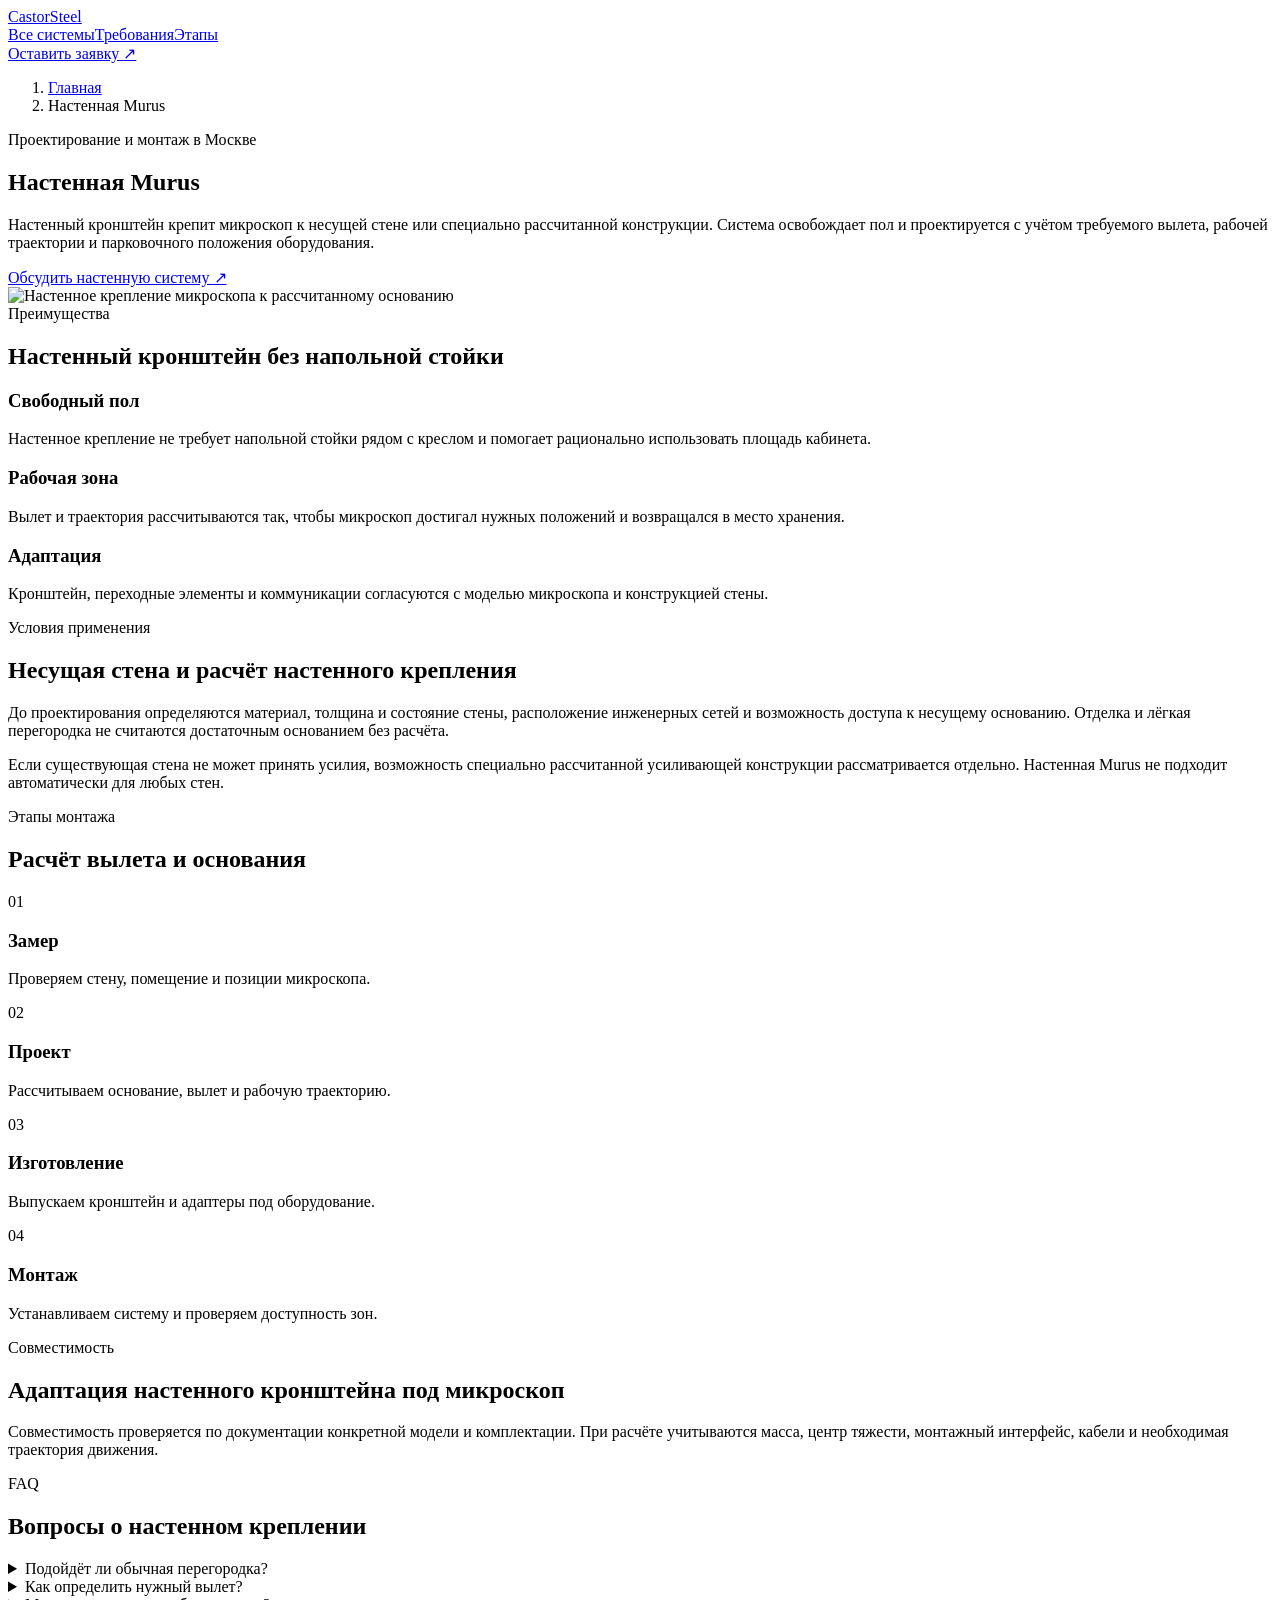
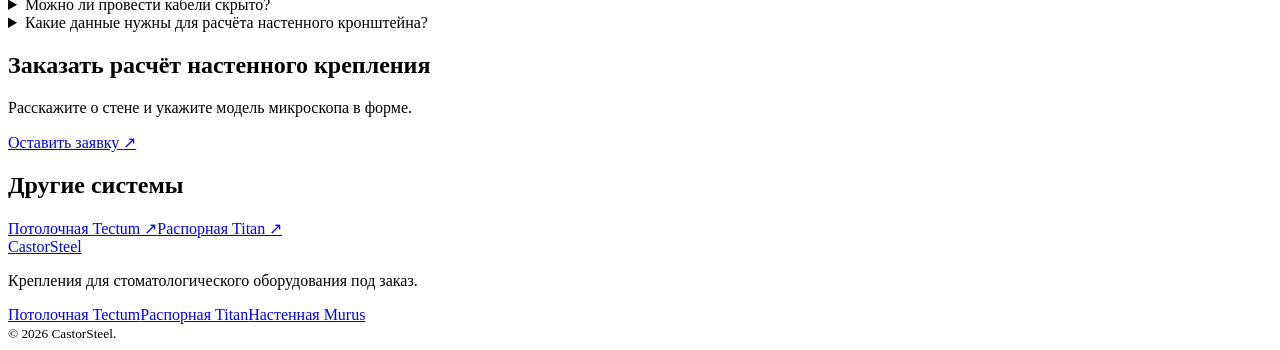
==== nastennaya-sistema/index.html @ 67596491 "Переименовать стойки в Tectum, Murus и Titan" ====
<!doctype html><html lang="ru"><head><meta charset="utf-8"><meta name="viewport" content="width=device-width,initial-scale=1"><link rel="icon" type="image/png" href="../assets/favicon.png"><title>Настенное крепление Murus стоматологического микроскопа — CastorSteel</title><meta name="description" content="Настенное крепление Murus стоматологического микроскопа под заказ: проверка основания, расчёт вылета, проектирование, изготовление и монтаж в Москве."><meta name="robots" content="index,follow,max-image-preview:large"><link rel="canonical" href="https://castor-steel.ru/nastennaya-sistema/"><meta property="og:type" content="website"><meta property="og:locale" content="ru_RU"><meta property="og:site_name" content="CastorSteel"><meta property="og:title" content="Настенное крепление Murus стоматологического микроскопа — CastorSteel"><meta property="og:description" content="Настенный кронштейн для микроскопа с расчётом основания, вылета и рабочей зоны."><meta property="og:url" content="https://castor-steel.ru/nastennaya-sistema/"><meta property="og:image" content="https://castor-steel.ru/assets/nastennaya.png"><meta property="og:image:alt" content="Настенная Murus крепления стоматологического микроскопа"><meta name="twitter:card" content="summary_large_image"><meta name="twitter:title" content="Настенное крепление Murus стоматологического микроскопа"><meta name="twitter:description" content="Индивидуальный настенный кронштейн для микроскопа: обследование, расчёт и монтаж."><meta name="twitter:image" content="https://castor-steel.ru/assets/nastennaya.png"><script type="application/ld+json">{"@context":"https://schema.org","@graph":[{"@type":"Service","name":"Настенное крепление Murus стоматологического микроскопа","serviceType":"Проектирование, изготовление и монтаж настенной системы","provider":{"@type":"Organization","name":"CastorSteel","url":"https://castor-steel.ru/"},"areaServed":{"@type":"City","name":"Москва"},"url":"https://castor-steel.ru/nastennaya-sistema/","description":"Крепление к несущей стене или рассчитанной конструкции с индивидуальным расчётом вылета и рабочей зоны."},{"@type":"BreadcrumbList","itemListElement":[{"@type":"ListItem","position":1,"name":"Главная","item":"https://castor-steel.ru/"},{"@type":"ListItem","position":2,"name":"Настенная Murus","item":"https://castor-steel.ru/nastennaya-sistema/"}]}]}</script><link rel="preconnect" href="https://fonts.googleapis.com"><link rel="preconnect" href="https://fonts.gstatic.com" crossorigin><link href="https://fonts.googleapis.com/css2?family=Onest:wght@400;500;600;700&amp;display=swap" rel="stylesheet"><link rel="stylesheet" href="../site.css?v=20260815-2"><script src="../script.js" defer></script></head><body class="product-page"><main class="page-main">
<header class="nav-shell"><a class="brand" href="../index.html"><img src="../assets/logo-mark.png" alt=""><span class="brand-name">CastorSteel</span></a><nav><a href="../index.html#solutions">Все системы</a><a href="#requirements">Требования</a><a href="#process">Этапы</a></nav><a class="nav-cta" href="../index.html#contact">Оставить заявку <span>↗</span></a></header><nav class="breadcrumbs" aria-label="Хлебные крошки"><ol><li><a href="../index.html">Главная</a></li><li aria-current="page">Настенная Murus</li></ol></nav>
<section class="system-hero"><div><div class="eyebrow"><span></span> Проектирование и монтаж в Москве</div><h1>Настенная Murus</h1><p>Настенный кронштейн крепит микроскоп к несущей стене или специально рассчитанной конструкции. Система освобождает пол и проектируется с учётом требуемого вылета, рабочей траектории и парковочного положения оборудования.</p><a class="button primary" href="../index.html#contact">Обсудить настенную систему <span>↗</span></a></div><img src="../assets/nastennaya.webp" alt="Настенное крепление микроскопа к рассчитанному основанию" width="1254" height="1254"></section>
<section class="content-section"><div class="eyebrow"><span></span> Преимущества</div><h2>Настенный кронштейн без напольной стойки</h2><div class="info-grid"><article class="info-card glass"><h3>Свободный пол</h3><p>Настенное крепление не требует напольной стойки рядом с креслом и помогает рационально использовать площадь кабинета.</p></article><article class="info-card glass"><h3>Рабочая зона</h3><p>Вылет и траектория рассчитываются так, чтобы микроскоп достигал нужных положений и возвращался в место хранения.</p></article><article class="info-card glass"><h3>Адаптация</h3><p>Кронштейн, переходные элементы и коммуникации согласуются с моделью микроскопа и конструкцией стены.</p></article></div></section>
<section class="content-section prose" id="requirements"><div class="eyebrow"><span></span> Условия применения</div><h2>Несущая стена и расчёт настенного крепления</h2><p>До проектирования определяются материал, толщина и состояние стены, расположение инженерных сетей и возможность доступа к несущему основанию. Отделка и лёгкая перегородка не считаются достаточным основанием без расчёта.</p><p>Если существующая стена не может принять усилия, возможность специально рассчитанной усиливающей конструкции рассматривается отдельно. Настенная Murus не подходит автоматически для любых стен.</p></section>
<section class="content-section" id="process"><div class="eyebrow"><span></span> Этапы монтажа</div><h2>Расчёт вылета и основания</h2><div class="steps-grid"><article><span>01</span><h3>Замер</h3><p>Проверяем стену, помещение и позиции микроскопа.</p></article><article><span>02</span><h3>Проект</h3><p>Рассчитываем основание, вылет и рабочую траекторию.</p></article><article><span>03</span><h3>Изготовление</h3><p>Выпускаем кронштейн и адаптеры под оборудование.</p></article><article><span>04</span><h3>Монтаж</h3><p>Устанавливаем систему и проверяем доступность зон.</p></article></div></section>
<section class="content-section prose"><div class="eyebrow"><span></span> Совместимость</div><h2>Адаптация настенного кронштейна под микроскоп</h2><p>Совместимость проверяется по документации конкретной модели и комплектации. При расчёте учитываются масса, центр тяжести, монтажный интерфейс, кабели и необходимая траектория движения.</p></section>
<section class="content-section faq-list"><div class="eyebrow"><span></span> FAQ</div><h2>Вопросы о настенном креплении</h2><details><summary>Подойдёт ли обычная перегородка?</summary><p>Это можно определить только после изучения конструкции. При необходимости рассматривается рассчитанное усиление, но не каждая стена пригодна для монтажа.</p></details><details><summary>Как определить нужный вылет?</summary><p>По положению кресла, зонам работы врача, парковочному положению и геометрии самого микроскопа.</p></details><details><summary>Можно ли провести кабели скрыто?</summary><p>Возможность зависит от стены, отделки и инженерных сетей; маршрут согласуется на этапе проекта.</p></details><details><summary>Какие данные нужны для расчёта настенного кронштейна?</summary><p>Нужны материал и толщина стены, план кабинета, модель и комплектация микроскопа, а также рабочее и парковочное положения оборудования.</p></details></section>
<section class="content-section"><div class="page-cta"><h2>Заказать расчёт настенного крепления</h2><p>Расскажите о стене и укажите модель микроскопа в форме.</p><a class="button primary" href="../index.html#contact">Оставить заявку <span>↗</span></a></div><h2>Другие системы</h2><div class="related-links"><a href="../potolochnaya-sistema/index.html">Потолочная Tectum ↗</a><a href="../raspornaya-sistema/index.html">Распорная Titan ↗</a></div></section>
<footer class="site-footer"><a class="brand" href="../index.html"><img src="../assets/logo-mark.png" alt=""><span class="brand-name">CastorSteel</span></a><p>Крепления для стоматологического оборудования под заказ.</p><div class="systems-nav"><a href="../potolochnaya-sistema/index.html">Потолочная Tectum</a><a href="../raspornaya-sistema/index.html">Распорная Titan</a><a href="../nastennaya-sistema/index.html">Настенная Murus</a></div><small>© 2026 CastorSteel.</small></footer></main></body></html>
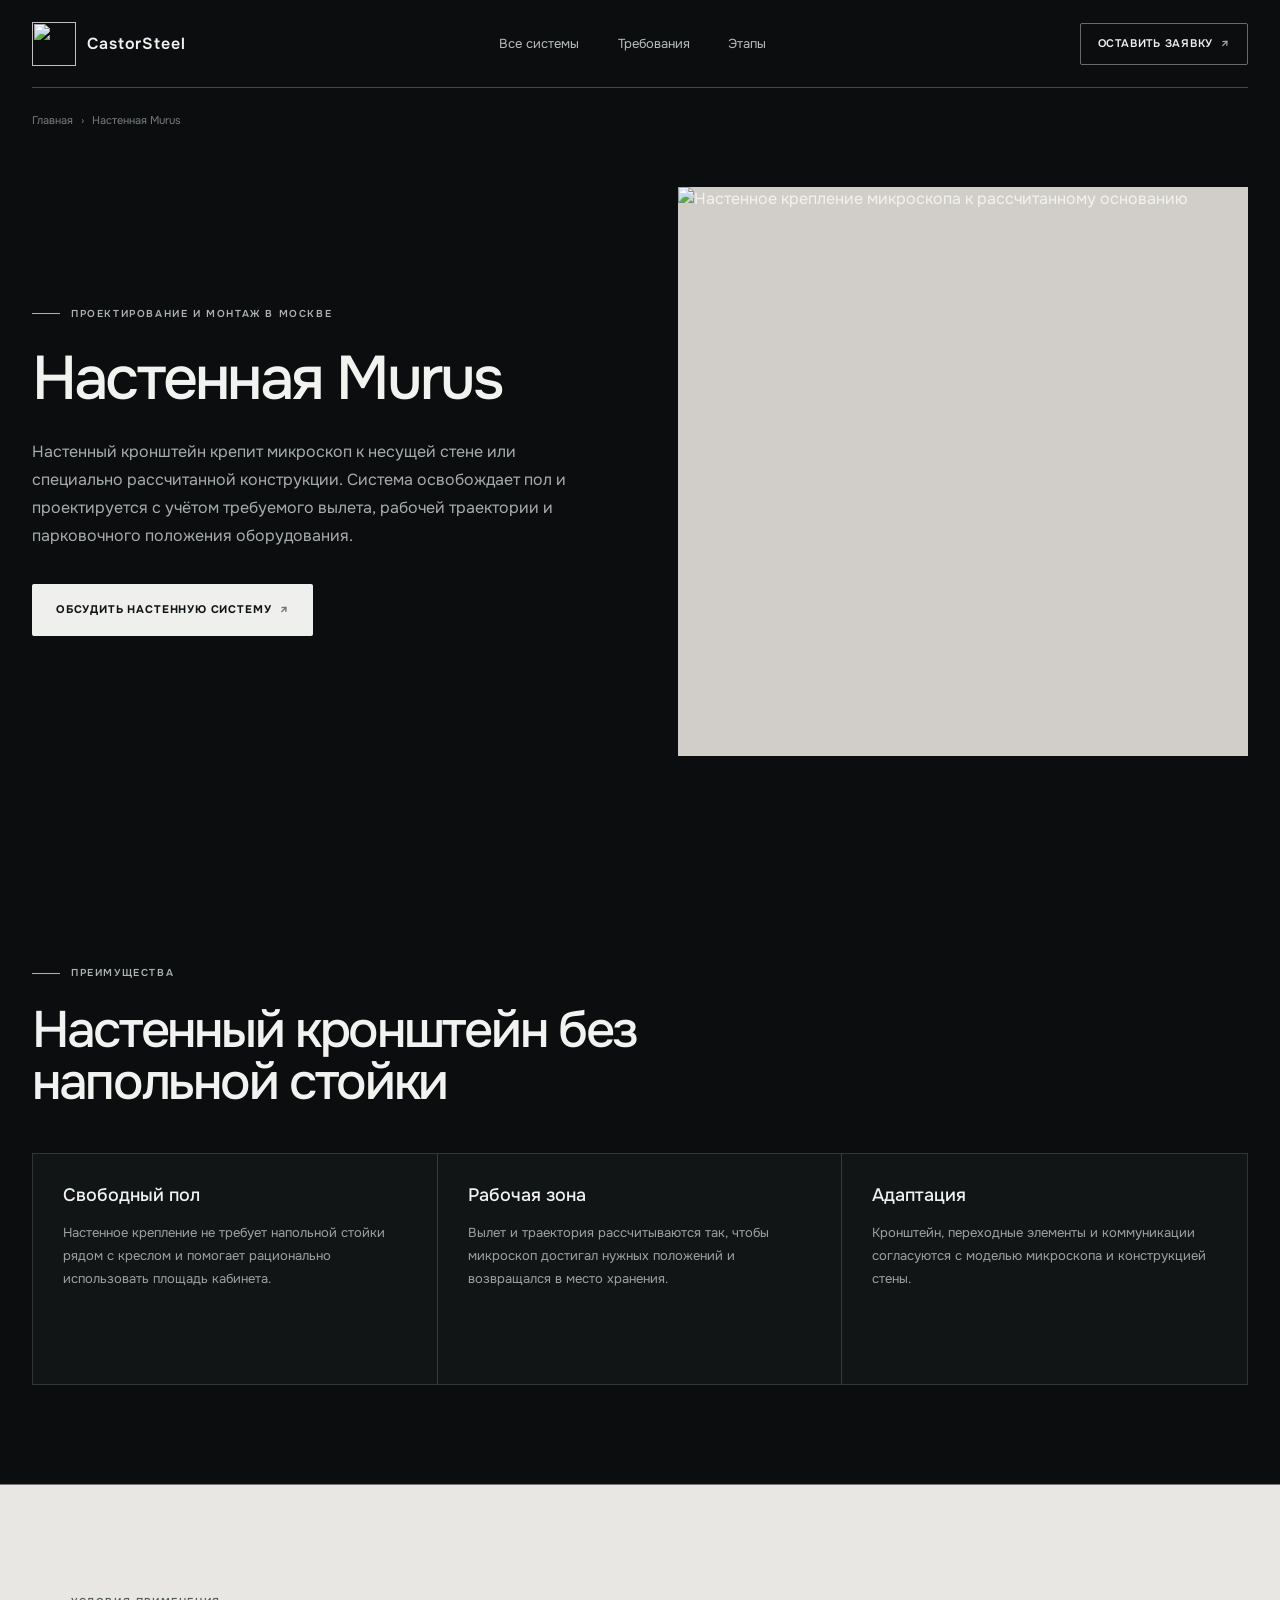
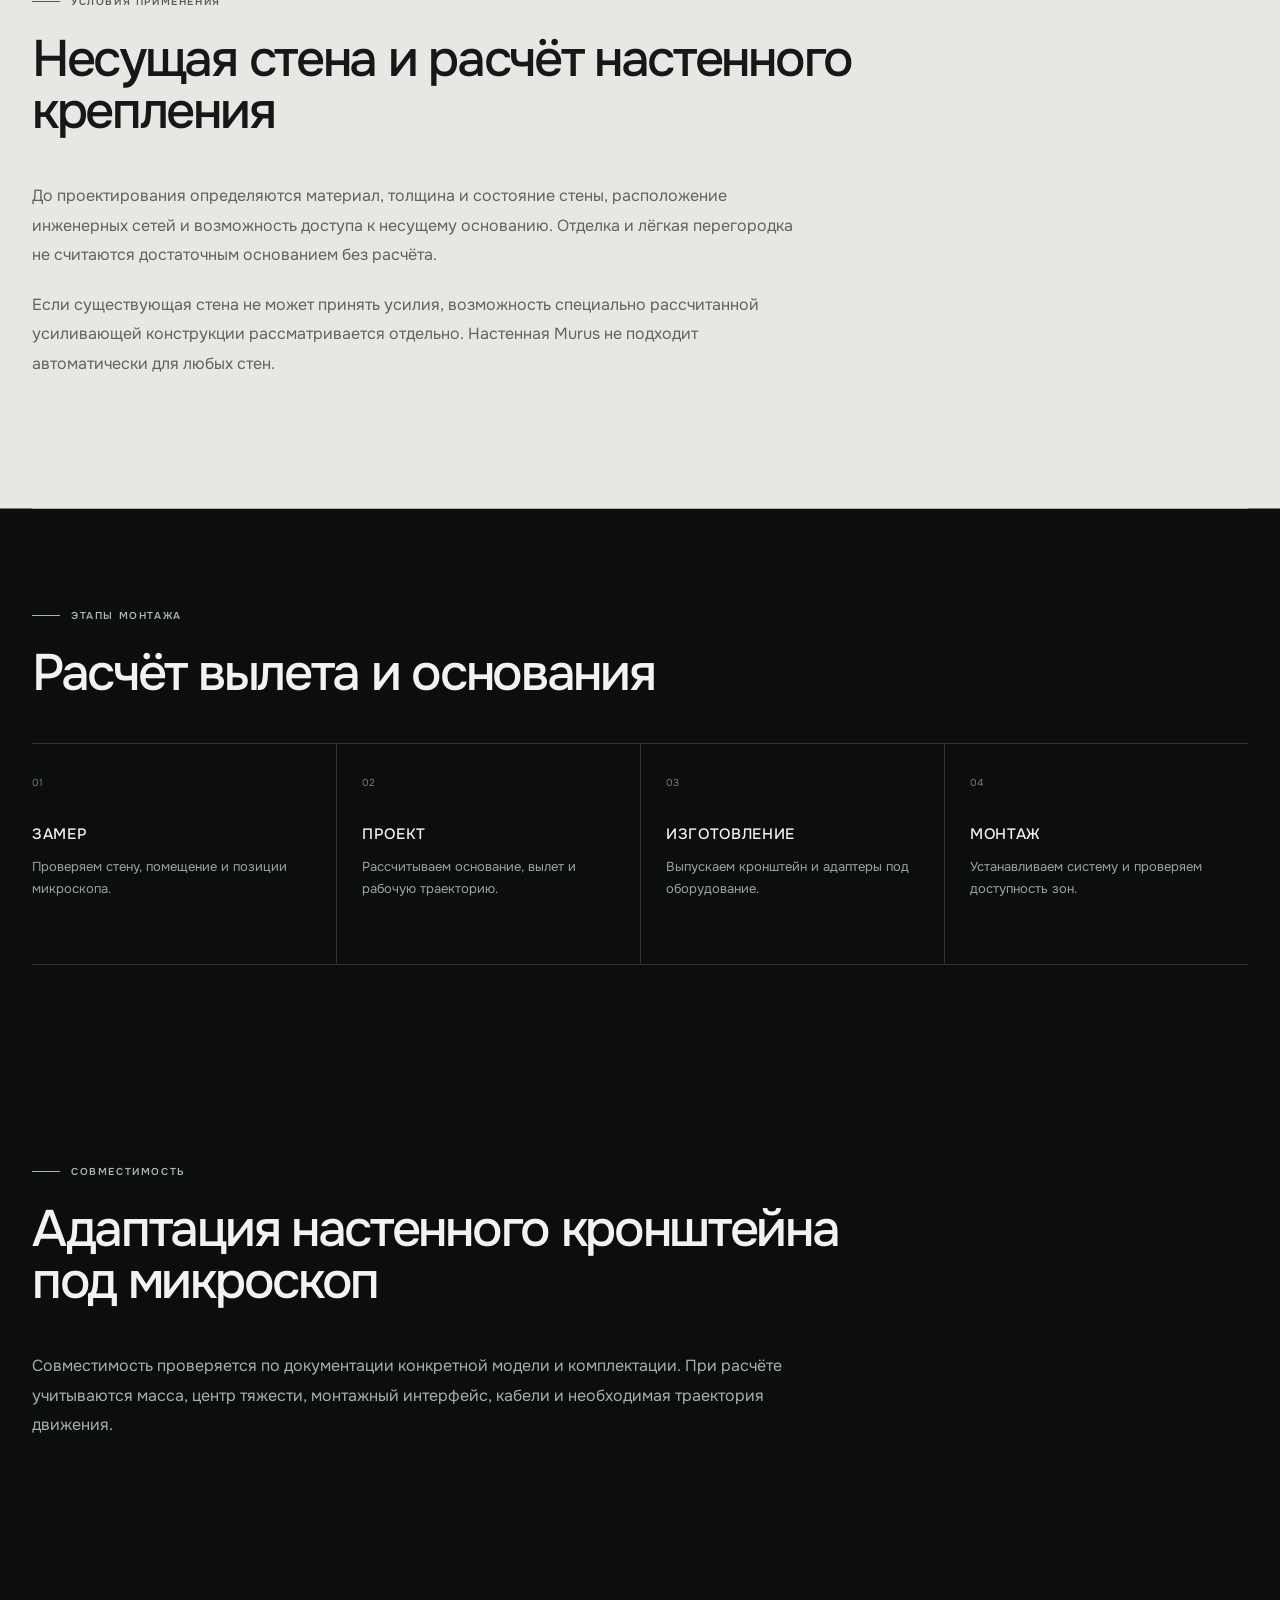
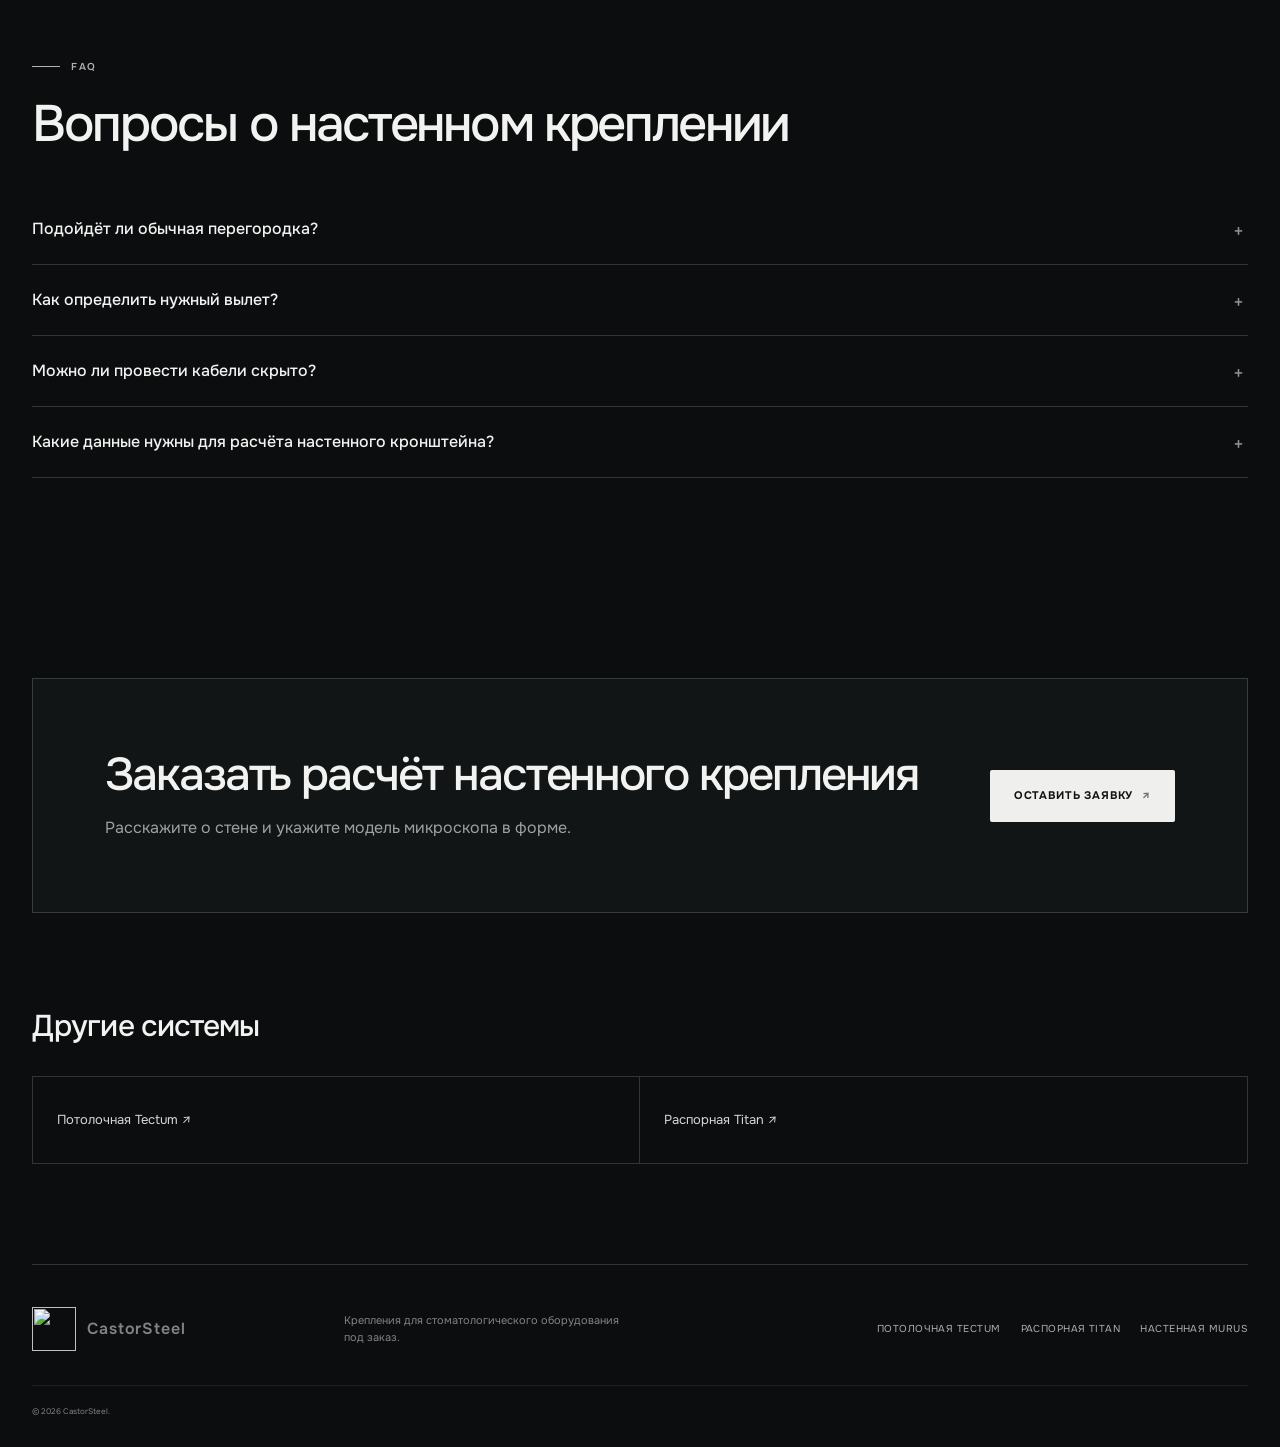
==== commit 50fbde82: "Обновить фотографии и страницы Tectum и Titan" ====
--- a/nastennaya-sistema/index.html
+++ b/nastennaya-sistema/index.html
@@ -1,4 +1,18 @@
-<!doctype html><html lang="ru"><head><meta charset="utf-8"><meta name="viewport" content="width=device-width,initial-scale=1"><link rel="icon" type="image/png" href="../assets/favicon.png"><title>Настенное крепление Murus стоматологического микроскопа — CastorSteel</title><meta name="description" content="Настенное крепление Murus стоматологического микроскопа под заказ: проверка основания, расчёт вылета, проектирование, изготовление и монтаж в Москве."><meta name="robots" content="index,follow,max-image-preview:large"><link rel="canonical" href="https://castor-steel.ru/nastennaya-sistema/"><meta property="og:type" content="website"><meta property="og:locale" content="ru_RU"><meta property="og:site_name" content="CastorSteel"><meta property="og:title" content="Настенное крепление Murus стоматологического микроскопа — CastorSteel"><meta property="og:description" content="Настенный кронштейн для микроскопа с расчётом основания, вылета и рабочей зоны."><meta property="og:url" content="https://castor-steel.ru/nastennaya-sistema/"><meta property="og:image" content="https://castor-steel.ru/assets/nastennaya.png"><meta property="og:image:alt" content="Настенная Murus крепления стоматологического микроскопа"><meta name="twitter:card" content="summary_large_image"><meta name="twitter:title" content="Настенное крепление Murus стоматологического микроскопа"><meta name="twitter:description" content="Индивидуальный настенный кронштейн для микроскопа: обследование, расчёт и монтаж."><meta name="twitter:image" content="https://castor-steel.ru/assets/nastennaya.png"><script type="application/ld+json">{"@context":"https://schema.org","@graph":[{"@type":"Service","name":"Настенное крепление Murus стоматологического микроскопа","serviceType":"Проектирование, изготовление и монтаж настенной системы","provider":{"@type":"Organization","name":"CastorSteel","url":"https://castor-steel.ru/"},"areaServed":{"@type":"City","name":"Москва"},"url":"https://castor-steel.ru/nastennaya-sistema/","description":"Крепление к несущей стене или рассчитанной конструкции с индивидуальным расчётом вылета и рабочей зоны."},{"@type":"BreadcrumbList","itemListElement":[{"@type":"ListItem","position":1,"name":"Главная","item":"https://castor-steel.ru/"},{"@type":"ListItem","position":2,"name":"Настенная Murus","item":"https://castor-steel.ru/nastennaya-sistema/"}]}]}</script><link rel="preconnect" href="https://fonts.googleapis.com"><link rel="preconnect" href="https://fonts.gstatic.com" crossorigin><link href="https://fonts.googleapis.com/css2?family=Onest:wght@400;500;600;700&amp;display=swap" rel="stylesheet"><link rel="stylesheet" href="../site.css?v=20260815-2"><script src="../script.js" defer></script></head><body class="product-page"><main class="page-main">
+<!doctype html><html lang="ru"><head><meta charset="utf-8"><meta name="viewport" content="width=device-width,initial-scale=1"><link rel="icon" type="image/png" href="../assets/favicon.png"><title>Настенное крепление Murus стоматологического микроскопа — CastorSteel</title><meta name="description" content="Настенное крепление Murus стоматологического микроскопа под заказ: проверка основания, расчёт вылета, проектирование, изготовление и монтаж в Москве."><meta name="robots" content="index,follow,max-image-preview:large"><link rel="canonical" href="https://castorsteel.ru/nastennaya-sistema/"><meta property="og:type" content="website"><meta property="og:locale" content="ru_RU"><meta property="og:site_name" content="CastorSteel"><meta property="og:title" content="Настенное крепление Murus стоматологического микроскопа — CastorSteel"><meta property="og:description" content="Настенный кронштейн для микроскопа с расчётом основания, вылета и рабочей зоны."><meta property="og:url" content="https://castorsteel.ru/nastennaya-sistema/"><meta property="og:image" content="https://castorsteel.ru/assets/nastennaya.png"><meta property="og:image:alt" content="Настенная Murus крепления стоматологического микроскопа"><meta name="twitter:card" content="summary_large_image"><meta name="twitter:title" content="Настенное крепление Murus стоматологического микроскопа"><meta name="twitter:description" content="Индивидуальный настенный кронштейн для микроскопа: обследование, расчёт и монтаж."><meta name="twitter:image" content="https://castorsteel.ru/assets/nastennaya.png"><script type="application/ld+json">{"@context":"https://schema.org","@graph":[{"@type":"Service","name":"Настенное крепление Murus стоматологического микроскопа","serviceType":"Проектирование, изготовление и монтаж настенной системы","provider":{"@type":"Organization","name":"CastorSteel","url":"https://castorsteel.ru/"},"areaServed":{"@type":"City","name":"Москва"},"url":"https://castorsteel.ru/nastennaya-sistema/","description":"Крепление к несущей стене или рассчитанной конструкции с индивидуальным расчётом вылета и рабочей зоны."},{"@type":"BreadcrumbList","itemListElement":[{"@type":"ListItem","position":1,"name":"Главная","item":"https://castorsteel.ru/"},{"@type":"ListItem","position":2,"name":"Настенная Murus","item":"https://castorsteel.ru/nastennaya-sistema/"}]}]}</script><link rel="preconnect" href="https://fonts.googleapis.com"><link rel="preconnect" href="https://fonts.gstatic.com" crossorigin><link href="https://fonts.googleapis.com/css2?family=Onest:wght@400;500;600;700&amp;display=swap" rel="stylesheet"><link rel="stylesheet" href="../site.css?v=20261119"><script src="../script.js" defer></script></head><body class="product-page">
+<!-- Yandex.Metrika counter -->
+<script type="text/javascript">
+    (function(m,e,t,r,i,k,a){
+        m[i]=m[i]||function(){(m[i].a=m[i].a||[]).push(arguments)};
+        m[i].l=1*new Date();
+        for (var j = 0; j < document.scripts.length; j++) {if (document.scripts[j].src === r) { return; }}
+        k=e.createElement(t),a=e.getElementsByTagName(t)[0],k.async=1,k.src=r,a.parentNode.insertBefore(k,a)
+    })(window, document,'script','https://mc.yandex.ru/metrika/tag.js?id=114124645', 'ym');
+
+    ym(114124645, 'init', {ssr:true, webvisor:true, clickmap:true, ecommerce:"dataLayer", referrer: document.referrer, url: location.href, accurateTrackBounce:true, trackLinks:true});
+</script>
+<noscript><div><img src="https://mc.yandex.ru/watch/114124645" style="position:absolute; left:-9999px;" alt="" /></div></noscript>
+<!-- /Yandex.Metrika counter -->
+<main class="page-main">
 <header class="nav-shell"><a class="brand" href="../index.html"><img src="../assets/logo-mark.png" alt=""><span class="brand-name">CastorSteel</span></a><nav><a href="../index.html#solutions">Все системы</a><a href="#requirements">Требования</a><a href="#process">Этапы</a></nav><a class="nav-cta" href="../index.html#contact">Оставить заявку <span>↗</span></a></header><nav class="breadcrumbs" aria-label="Хлебные крошки"><ol><li><a href="../index.html">Главная</a></li><li aria-current="page">Настенная Murus</li></ol></nav>
 <section class="system-hero"><div><div class="eyebrow"><span></span> Проектирование и монтаж в Москве</div><h1>Настенная Murus</h1><p>Настенный кронштейн крепит микроскоп к несущей стене или специально рассчитанной конструкции. Система освобождает пол и проектируется с учётом требуемого вылета, рабочей траектории и парковочного положения оборудования.</p><a class="button primary" href="../index.html#contact">Обсудить настенную систему <span>↗</span></a></div><img src="../assets/nastennaya.webp" alt="Настенное крепление микроскопа к рассчитанному основанию" width="1254" height="1254"></section>
 <section class="content-section"><div class="eyebrow"><span></span> Преимущества</div><h2>Настенный кронштейн без напольной стойки</h2><div class="info-grid"><article class="info-card glass"><h3>Свободный пол</h3><p>Настенное крепление не требует напольной стойки рядом с креслом и помогает рационально использовать площадь кабинета.</p></article><article class="info-card glass"><h3>Рабочая зона</h3><p>Вылет и траектория рассчитываются так, чтобы микроскоп достигал нужных положений и возвращался в место хранения.</p></article><article class="info-card glass"><h3>Адаптация</h3><p>Кронштейн, переходные элементы и коммуникации согласуются с моделью микроскопа и конструкцией стены.</p></article></div></section>
--- a/site.css
+++ b/site.css
@@ -0,0 +1,435 @@
+:root {
+  --bg: #0b0d0e;
+  --surface: #121516;
+  --surface-2: #181b1c;
+  --paper: #e8e7e3;
+  --ink: #f2f3f1;
+  --ink-dark: #151818;
+  --muted: #9ca2a2;
+  --muted-dark: #5d6464;
+  --line: rgba(255, 255, 255, .16);
+  --line-dark: rgba(18, 22, 22, .2);
+  --accent: #dfe3e2;
+  --container: 1400px;
+  --gutter: clamp(18px, 4vw, 32px);
+  --font: "Onest", "Segoe UI", Arial, sans-serif;
+}
+
+*, *::before, *::after { box-sizing: border-box; }
+html { scroll-behavior: smooth; }
+body {
+  margin: 0;
+  overflow-x: hidden;
+  background: var(--bg);
+  color: var(--ink);
+  font-family: var(--font);
+  font-size: 16px;
+  line-height: 1.5;
+  font-synthesis: none;
+  text-rendering: optimizeLegibility;
+  -webkit-font-smoothing: antialiased;
+}
+main { display: block; min-height: 100vh; }
+a { color: inherit; text-decoration: none; }
+img { max-width: 100%; }
+button, input, select { font: inherit; }
+button, a, input, select, summary { -webkit-tap-highlight-color: transparent; }
+:focus-visible { outline: 2px solid #fff; outline-offset: 4px; }
+.hidden, .form-field[hidden] { display: none !important; }
+
+.nav-shell {
+  position: absolute;
+  z-index: 20;
+  top: 0;
+  left: 50%;
+  transform: translateX(-50%);
+  width: min(var(--container), calc(100% - 2 * var(--gutter)));
+  height: 88px;
+  display: flex;
+  align-items: center;
+  justify-content: space-between;
+  gap: 28px;
+  border-bottom: 1px solid rgba(255, 255, 255, .24);
+}
+.brand { display: inline-flex; align-items: center; gap: 11px; flex: 0 0 auto; }
+.brand img { display: block; width: 44px; height: 44px; object-fit: contain; }
+.brand-name { font-size: 16px; font-weight: 600; letter-spacing: .055em; }
+.nav-shell nav { display: flex; align-items: center; gap: clamp(24px, 3vw, 40px); color: #b8bdbc; font-size: 13px; }
+.nav-shell nav a, .systems-nav a { transition: color .2s ease; }
+.nav-shell nav a:hover, .systems-nav a:hover { color: #fff; }
+.nav-cta {
+  min-height: 42px;
+  padding: 0 17px;
+  display: inline-flex;
+  align-items: center;
+  justify-content: center;
+  flex: 0 0 auto;
+  border: 1px solid rgba(255, 255, 255, .38);
+  border-radius: 2px;
+  font-size: 11px;
+  font-weight: 600;
+  letter-spacing: .07em;
+  text-transform: uppercase;
+  transition: background .2s ease, color .2s ease;
+}
+.nav-cta span { margin-left: 8px; color: #a8aead; }
+.nav-cta:hover { background: #f2f3f1; color: var(--ink-dark); }
+
+.eyebrow {
+  display: flex;
+  align-items: center;
+  gap: 11px;
+  color: #aeb4b3;
+  font-size: 10px;
+  font-weight: 600;
+  letter-spacing: .16em;
+  line-height: 1.4;
+  text-transform: uppercase;
+}
+.eyebrow span { width: 28px; height: 1px; flex: 0 0 auto; background: currentColor; }
+h1, h2, h3, p { overflow-wrap: break-word; }
+h1, h2 { margin: 24px 0; font-weight: 500; letter-spacing: -.045em; line-height: 1.02; }
+h1 { font-size: clamp(50px, 5.3vw, 72px); }
+h2 { font-size: clamp(38px, 4vw, 54px); }
+h3 { margin: 0; font-size: 20px; line-height: 1.25; font-weight: 500; }
+h1 em, h2 em { color: #9fa5a4; font-style: normal; }
+
+.button {
+  min-height: 52px;
+  padding: 0 23px;
+  display: inline-flex;
+  align-items: center;
+  justify-content: center;
+  border: 1px solid transparent;
+  border-radius: 2px;
+  cursor: pointer;
+  font-size: 11px;
+  font-weight: 700;
+  letter-spacing: .075em;
+  text-transform: uppercase;
+  transition: background .2s ease, transform .2s ease;
+}
+.button.primary { background: #eff0ee; color: #111414; }
+.button.primary:hover { background: #fff; transform: translateY(-1px); }
+.button span { margin-left: 9px; color: #6f7675; }
+.text-link { padding-bottom: 5px; border-bottom: 1px solid #747a79; color: #d4d7d6; font-size: 13px; }
+
+/* Home */
+.hero {
+  width: 100%;
+  min-height: 820px;
+  margin: 0 auto;
+  padding: 130px max(var(--gutter), calc((100% - var(--container)) / 2)) 72px;
+  display: grid;
+  grid-template-columns: minmax(0, 1fr) minmax(0, 1.12fr);
+  grid-template-areas: "copy media" "status media";
+  gap: 36px clamp(48px, 6vw, 96px);
+  align-items: center;
+}
+.hero-copy { grid-area: copy; align-self: end; max-width: 620px; }
+.hero-copy h1 { margin: 28px 0; overflow-wrap: normal; word-break: normal; }
+.hero-copy > p { max-width: 535px; margin: 0; color: #b2b8b7; font-size: 17px; line-height: 1.7; }
+.hero-actions { margin-top: 36px; display: flex; align-items: center; gap: 30px; }
+.hero-product {
+  grid-area: media;
+  align-self: center;
+  display: grid;
+  grid-template-rows: minmax(0, 1fr) auto;
+  width: 100%;
+  min-height: 0;
+  aspect-ratio: 1;
+  margin: 0;
+  background: #1b1b1b;
+}
+.hero-product img { display: block; width: 100%; height: 100%; object-fit: contain; }
+.hero-product figcaption {
+  padding: 16px 24px 20px;
+  display: grid;
+  grid-template-columns: 64px 1fr;
+  gap: 5px 18px;
+  background: var(--surface);
+  border-top: 1px solid var(--line);
+}
+.hero-product figcaption span { grid-row: 1 / 3; color: #aeb4b3; font-size: 10px; letter-spacing: .15em; white-space: nowrap; }
+.hero-product figcaption b { font-size: 12px; letter-spacing: .09em; text-transform: uppercase; }
+.hero-product figcaption small { color: #b5bab9; font-size: 11px; }
+.hero-status { grid-area: status; align-self: start; display: flex; align-items: center; gap: 13px; }
+.hero-status .status-line { width: 34px; height: 1px; background: #777d7c; }
+.hero-status b, .hero-status small { display: block; }
+.hero-status b { font-size: 10px; letter-spacing: .08em; text-transform: uppercase; }
+.hero-status small { margin-top: 4px; color: #7f8584; font-size: 10px; }
+
+.numbers {
+  width: min(var(--container), calc(100% - 2 * var(--gutter)));
+  margin: 0 auto;
+  display: grid;
+  grid-template-columns: repeat(3, 1fr);
+  border-block: 1px solid var(--line);
+}
+.numbers a {
+  min-width: 0;
+  min-height: 90px;
+  padding: 0 24px;
+  display: grid;
+  grid-template-columns: 42px minmax(0, 1fr) auto;
+  align-items: center;
+  border-right: 1px solid var(--line);
+  transition: background .2s ease;
+}
+.numbers a:last-child { border-right: 0; }
+.numbers a:hover { background: var(--surface); }
+.numbers strong { color: #747a79; font-size: 10px; }
+.numbers span { font-size: 12px; }
+.numbers i { color: #858b8a; font-style: normal; }
+
+.section { width: min(var(--container), calc(100% - 2 * var(--gutter))); margin: 0 auto; padding: 128px 0; }
+.section-head { margin-bottom: 54px; display: grid; grid-template-columns: minmax(0, 1fr) 380px; gap: 64px; align-items: end; }
+.section-head h2 { margin-bottom: 0; }
+.section-head > p { margin: 0 0 4px; color: var(--muted); font-size: 15px; line-height: 1.75; }
+.product-grid.three { display: grid; grid-template-columns: 1.16fr .92fr .92fr; gap: 1px; padding: 1px; background: var(--line); }
+.product-card { min-width: 0; overflow: hidden; background: #101314; }
+.product-visual { position: relative; height: 430px; overflow: hidden; background: #d1ceca; }
+.product-visual img { display: block; width: 100%; height: 100%; object-fit: cover; transition: transform .45s ease; }
+.product-visual.tectum-photo { background: #1b1b1b; }
+.product-visual.titan-photo { background: #292929; }
+.product-visual.tectum-photo img, .product-visual.titan-photo img { object-fit: contain; }
+.product-card:hover .product-visual img { transform: scale(1.018); }
+.product-index { position: absolute; top: 14px; left: 14px; padding: 7px 9px; background: #111414; color: #fff; font-size: 10px; }
+.product-content { min-height: 222px; padding: 27px; display: flex; flex-direction: column; border-top: 1px solid var(--line); }
+.product-content p { margin: 13px 0 22px; color: var(--muted); font-size: 13px; line-height: 1.7; }
+.product-content a { margin-top: auto; color: #d9dcdb; font-size: 10px; font-weight: 700; letter-spacing: .075em; text-transform: uppercase; }
+.product-content a span { margin-left: 7px; color: #8d9392; }
+
+.selection-guide { padding-top: 12px; display: grid; grid-template-columns: minmax(0, .8fr) minmax(560px, 1.2fr); gap: clamp(60px, 8vw, 130px); align-items: start; }
+.selection-intro { position: sticky; top: 32px; }
+.selection-intro > p { max-width: 500px; margin: 0; color: var(--muted); font-size: 15px; line-height: 1.8; }
+.selection-list { border-top: 1px solid var(--line); }
+.selection-list > a { min-width: 0; padding: 27px 0; display: grid; grid-template-columns: 38px minmax(0, 1fr) auto; gap: 18px; border-bottom: 1px solid var(--line); }
+.selection-list > a > span { padding-top: 4px; color: #757c7b; font-size: 10px; }
+.selection-list h3 { font-size: 18px; }
+.selection-list p { max-width: 600px; margin: 11px 0 0; color: var(--muted); font-size: 13px; line-height: 1.7; }
+.selection-list i { color: #858b8a; font-style: normal; transition: transform .2s ease; }
+.selection-list a:hover i { transform: translate(2px, -2px); }
+
+.engineering {
+  min-height: 760px;
+  padding: 110px max(var(--gutter), calc((100% - var(--container)) / 2));
+  display: grid;
+  grid-template-columns: .9fr 1.1fr;
+  gap: clamp(60px, 7vw, 112px);
+  align-items: center;
+  background: var(--paper);
+  color: var(--ink-dark);
+}
+.engineering-copy { max-width: 570px; }
+.engineering .eyebrow { color: #555c5b; }
+.engineering h2 em { color: #747a79; }
+.engineering-copy > p { margin: 0; color: var(--muted-dark); font-size: 15px; line-height: 1.8; }
+.feature-list { margin-top: 34px; border-top: 1px solid var(--line-dark); }
+.feature-list > div { padding: 18px 0; display: grid; grid-template-columns: 28px 1fr; gap: 14px; border-bottom: 1px solid var(--line-dark); }
+.feature-list b { color: #747a79; font-size: 10px; }
+.feature-list strong, .feature-list small { display: block; }
+.feature-list strong { font-size: 12px; letter-spacing: .045em; text-transform: uppercase; }
+.feature-list small { margin-top: 5px; color: #626968; font-size: 12px; line-height: 1.5; }
+.engineering-art { margin: 0; background: #06101a; }
+.engineering-art img { display: block; width: 100%; height: auto; object-fit: contain; }
+.engineering-art figcaption { padding: 17px 20px; display: grid; grid-template-columns: 1fr 1fr; gap: 20px; border-top: 1px solid rgba(255,255,255,.18); color: #e4e7e6; }
+.engineering-art figcaption span { font-size: 10px; letter-spacing: .1em; text-transform: uppercase; }
+.engineering-art figcaption small { color: #9da3a2; font-size: 10px; line-height: 1.5; }
+
+.section-head.compact { margin-bottom: 64px; }
+.timeline { display: grid; grid-template-columns: repeat(4, minmax(0, 1fr)); }
+.timeline article { position: relative; min-width: 0; padding: 29px 28px 0 0; border-top: 1px solid var(--line); }
+.timeline article > span { position: absolute; top: -27px; color: #747a79; font-size: 10px; }
+.timeline i { position: absolute; top: -4px; left: 0; width: 8px; height: 8px; display: block; background: #d7dbda; box-shadow: 0 0 0 6px var(--bg); }
+.timeline h3 { font-size: 15px; letter-spacing: .05em; text-transform: uppercase; }
+.timeline p { max-width: 240px; margin: 12px 0 0; color: #8f9594; font-size: 13px; line-height: 1.7; }
+
+.contact { padding-top: 28px; }
+.contact-panel { width: 100%; padding: clamp(38px, 5vw, 64px); display: grid; grid-template-columns: minmax(0, .86fr) minmax(360px, 1.14fr); gap: clamp(48px, 7vw, 96px); background: var(--surface); border: 1px solid var(--line); }
+.contact-copy { min-width: 0; }
+.contact h2 { max-width: 500px; font-size: clamp(38px, 4vw, 52px); }
+.contact-copy > p { max-width: 450px; margin: 0; color: var(--muted); font-size: 14px; line-height: 1.75; }
+.contact-meta { margin-top: 38px; display: grid; grid-template-columns: max-content minmax(0, 1fr); gap: 22px 38px; font-style: normal; }
+.contact-meta small, .contact-meta a { display: block; }
+.contact-meta small { margin-bottom: 6px; color: #777e7d; font-size: 8px; letter-spacing: .13em; text-transform: uppercase; }
+.contact-meta a { white-space: nowrap; font-size: 13px; }
+form { min-width: 0; display: flex; flex-direction: column; gap: 15px; }
+.contact form { padding-left: clamp(28px, 4vw, 56px); border-left: 1px solid var(--line); }
+form label { color: #818887; font-size: 9px; letter-spacing: .12em; text-transform: uppercase; }
+input, select { width: 100%; min-height: 48px; margin-top: 6px; padding: 12px 14px; border: 1px solid #3c4241; border-radius: 2px; outline: 0; background: #0d0f10; color: #edf0ef; font-size: 12px; }
+input:focus, select:focus { border-color: #e0e3e2; }
+.contact form .button { width: 100%; margin-top: 3px; }
+.contact form > small { color: #69706f; font-size: 8px; line-height: 1.5; }
+.success { min-height: 360px; display: flex; flex-direction: column; align-items: center; justify-content: center; text-align: center; }
+.success > span { width: 54px; height: 54px; display: grid; place-items: center; border: 1px solid var(--line); }
+.success h3 { margin: 18px 0 8px; }
+.success p { color: var(--muted); }
+.success button { border: 0; background: none; color: #d9dcdb; cursor: pointer; text-decoration: underline; }
+
+.site-footer {
+  width: min(var(--container), calc(100% - 2 * var(--gutter)));
+  margin: 0 auto;
+  padding: 42px 0 30px;
+  display: grid;
+  grid-template-columns: minmax(190px, .8fr) minmax(240px, 1fr) minmax(400px, 1.5fr);
+  align-items: center;
+  gap: 34px;
+  border-top: 1px solid var(--line);
+  color: #7f8584;
+}
+.site-footer p { max-width: 280px; margin: 0; font-size: 11px; line-height: 1.55; }
+.systems-nav { display: flex; flex-wrap: wrap; justify-content: flex-end; gap: 20px; }
+.systems-nav a { color: #aeb3b2; font-size: 10px; letter-spacing: .045em; text-transform: uppercase; white-space: nowrap; }
+.site-footer > small { grid-column: 1 / -1; padding-top: 19px; border-top: 1px solid rgba(255,255,255,.08); font-size: 8px; }
+
+/* Product pages */
+.page-main { padding-top: 88px; }
+.page-main .nav-shell { position: absolute; }
+.breadcrumbs { width: min(var(--container), calc(100% - 2 * var(--gutter))); margin: 0 auto; padding: 24px 0 0; color: #777e7d; font-size: 11px; }
+.breadcrumbs ol { margin: 0; padding: 0; display: flex; flex-wrap: wrap; gap: 8px; list-style: none; }
+.breadcrumbs li + li::before { content: "›"; margin-right: 8px; }
+.breadcrumbs a:hover { color: #fff; }
+.system-hero {
+  width: min(var(--container), calc(100% - 2 * var(--gutter)));
+  margin: 0 auto;
+  padding: 58px 0 110px;
+  display: grid;
+  grid-template-columns: repeat(2, minmax(0, 1fr));
+  gap: clamp(50px, 6vw, 90px);
+  align-items: center;
+}
+.system-hero > div { min-width: 0; }
+.system-hero h1 { max-width: 670px; margin: 27px 0; font-size: clamp(46px, 4.8vw, 66px); }
+.system-hero p { max-width: 580px; margin: 0; color: #a7adac; font-size: 16px; line-height: 1.75; }
+.system-hero .button { margin-top: 34px; }
+.system-hero > img { display: block; width: 100%; height: auto; aspect-ratio: 1; object-fit: cover; background: #d1ceca; }
+.content-section { width: min(1240px, calc(100% - 2 * var(--gutter))); margin: 0 auto; padding: 100px 0; }
+.content-section h2 { max-width: 820px; margin-bottom: 44px; }
+.content-section.product-photos { padding-block: 0; }
+.product-photos h2 { margin-top: 0; }
+.photo-grid {
+  display: grid;
+  grid-template-columns: repeat(auto-fit, minmax(min(100%, 280px), 1fr));
+  gap: 16px;
+}
+.photo-grid figure { min-width: 0; margin: 0; border: 1px solid var(--line); background: var(--surface); }
+.photo-grid img { display: block; width: 100%; height: auto; aspect-ratio: 5 / 4; object-fit: contain; background: #222; }
+.photo-grid figcaption { padding: 14px 16px; font-size: 14px; }
+.info-grid { display: grid; grid-template-columns: repeat(3, minmax(0, 1fr)); border: 1px solid var(--line); }
+.info-card { min-width: 0; min-height: 230px; padding: 30px; border-right: 1px solid var(--line); background: var(--surface); }
+.info-card:last-child { border-right: 0; }
+.info-card h3 { font-size: 18px; }
+.info-card p { margin: 16px 0 0; color: var(--muted); font-size: 13px; line-height: 1.75; }
+.prose > p { max-width: 780px; margin: 0 0 20px; color: #a8aead; font-size: 16px; line-height: 1.85; }
+.product-page #requirements { position: relative; padding-block: 110px; background: var(--paper); color: var(--ink-dark); box-shadow: 0 0 0 100vmax var(--paper); clip-path: inset(0 -100vmax); }
+.product-page #requirements .eyebrow { color: #555c5b; }
+.product-page #requirements > p { color: var(--muted-dark); }
+.steps-grid { display: grid; grid-template-columns: repeat(4, minmax(0, 1fr)); border-block: 1px solid var(--line); }
+.steps-grid article { min-width: 0; min-height: 220px; padding: 25px 25px 25px 0; }
+.steps-grid article + article { padding-left: 25px; border-left: 1px solid var(--line); }
+.steps-grid span { color: #777e7d; font-size: 10px; }
+.steps-grid h3 { margin-top: 32px; font-size: 15px; letter-spacing: .045em; text-transform: uppercase; }
+.steps-grid p { margin: 12px 0 0; color: var(--muted); font-size: 13px; line-height: 1.7; }
+.faq-list details { border-bottom: 1px solid var(--line); }
+.faq-list summary { position: relative; padding: 23px 44px 23px 0; cursor: pointer; font-size: 16px; font-weight: 500; list-style: none; }
+.faq-list summary::-webkit-details-marker { display: none; }
+.faq-list summary::after { content: "+"; position: absolute; right: 4px; color: #8e9493; font-size: 20px; font-weight: 400; }
+.faq-list details[open] summary::after { content: "−"; }
+.faq-list details p { max-width: 760px; margin: -4px 0 24px; color: var(--muted); font-size: 14px; line-height: 1.75; }
+.page-cta { margin-bottom: 98px; padding: clamp(40px, 6vw, 72px); display: grid; grid-template-columns: minmax(0, 1fr) auto; gap: 18px 50px; align-items: center; border: 1px solid var(--line); background: var(--surface); }
+.page-cta h2 { margin: 0; font-size: clamp(34px, 3.6vw, 48px); }
+.page-cta p { margin: 0; color: var(--muted); }
+.page-cta .button { grid-column: 2; grid-row: 1 / 3; }
+.content-section > .page-cta + h2 { margin-bottom: 34px; font-size: 30px; letter-spacing: -.03em; }
+.related-links { display: grid; grid-template-columns: 1fr 1fr; border: 1px solid var(--line); }
+.related-links a { min-height: 86px; padding: 0 24px; display: flex; align-items: center; border-right: 1px solid var(--line); color: #d5d8d7; font-size: 13px; transition: background .2s ease; }
+.related-links a:last-child { border-right: 0; }
+.related-links a:hover { background: var(--surface); }
+
+@media (max-width: 1020px) {
+  .nav-shell nav { display: none; }
+  .hero { min-height: 0; padding: 118px var(--gutter) 76px; grid-template-columns: minmax(0, 1fr); grid-template-areas: "copy" "media" "status"; gap: 42px; }
+  .hero-copy { align-self: auto; max-width: 680px; }
+  .hero-product { height: min(82vw, 690px); }
+  .numbers { grid-template-columns: 1fr; }
+  .numbers a { min-height: 70px; border-right: 0; border-bottom: 1px solid var(--line); }
+  .numbers a:last-child { border-bottom: 0; }
+  .section-head { grid-template-columns: 1fr; gap: 24px; }
+  .section-head > p { width: min(100%, 560px); }
+  .product-grid.three { grid-template-columns: 1fr; }
+  .product-visual { height: min(72vw, 620px); }
+  .product-content { min-height: 0; }
+  .selection-guide { grid-template-columns: 1fr; gap: 45px; }
+  .selection-intro { position: static; }
+  .engineering { grid-template-columns: 1fr; }
+  .engineering-copy { max-width: 700px; }
+  .engineering-art { width: min(100%, 680px); }
+  .contact-panel { grid-template-columns: 1fr; gap: 44px; }
+  .contact form { padding: 36px 0 0; border-left: 0; border-top: 1px solid var(--line); }
+  .site-footer { grid-template-columns: 1fr 1fr; }
+  .site-footer .systems-nav { grid-column: 1 / -1; justify-content: flex-start; }
+  .system-hero { grid-template-columns: 1fr; padding-top: 50px; }
+  .system-hero > div { max-width: 730px; }
+  .system-hero > img { width: min(100%, 760px); }
+  .info-grid { grid-template-columns: 1fr; }
+  .info-card { min-height: 0; border-right: 0; border-bottom: 1px solid var(--line); }
+  .info-card:last-child { border-bottom: 0; }
+}
+
+@media (max-width: 700px) {
+  .nav-shell { height: 76px; }
+  .brand img { width: 38px; height: 38px; }
+  .brand-name { font-size: 14px; }
+  .nav-cta { min-height: 38px; padding: 0 12px; font-size: 0; }
+  .nav-cta::before { content: "Заявка"; font-size: 9px; }
+  .nav-cta span { margin-left: 7px; font-size: 12px; }
+  h1 { font-size: clamp(32px, 10vw, 46px); }
+  h2 { font-size: 34px; }
+  .hero { padding-top: 105px; gap: 34px; }
+  .hero-copy > p { font-size: 15px; line-height: 1.65; }
+  .hero-actions { gap: 22px; flex-wrap: wrap; }
+  .hero-product { height: 112vw; max-height: 490px; }
+  .hero-product figcaption { grid-template-columns: 42px 1fr; padding: 16px 15px; }
+  .hero-product figcaption small { display: none; }
+  .numbers a { padding: 0 15px; grid-template-columns: 34px 1fr auto; }
+  .section { padding: 88px 0; }
+  .product-visual { height: 104vw; max-height: 440px; }
+  .product-content { padding: 23px 19px; }
+  .engineering { padding: 84px var(--gutter); gap: 46px; }
+  .engineering-art figcaption { grid-template-columns: 1fr; gap: 6px; }
+  .timeline { grid-template-columns: 1fr; gap: 52px; }
+  .timeline article { padding-top: 25px; }
+  .contact { padding-top: 18px; }
+  .contact-panel { padding: 29px 19px; }
+  .contact h2 { font-size: 34px; }
+  .contact-meta { grid-template-columns: 1fr; gap: 18px; }
+  .contact-meta a { white-space: normal; }
+  .site-footer { grid-template-columns: 1fr; justify-items: start; }
+  .site-footer .systems-nav { grid-column: auto; width: 100%; display: grid; grid-template-columns: 1fr 1fr; gap: 14px 20px; }
+  .site-footer > small { grid-column: auto; width: 100%; }
+  .page-main { padding-top: 76px; }
+  .breadcrumbs { padding-top: 19px; }
+  .system-hero { padding: 40px 0 82px; gap: 38px; }
+  .system-hero h1 { font-size: clamp(36px, 9.8vw, 42px); }
+  .system-hero p { font-size: 15px; }
+  .content-section { padding: 80px 0; }
+  .content-section h2 { margin-bottom: 34px; }
+  .info-card { padding: 25px 20px; }
+  .product-page #requirements { padding-block: 82px; }
+  .prose > p { font-size: 15px; line-height: 1.8; }
+  .steps-grid { grid-template-columns: 1fr; border-bottom: 0; }
+  .steps-grid article { min-height: 0; padding: 24px 0; border-bottom: 1px solid var(--line); }
+  .steps-grid article + article { padding-left: 0; border-left: 0; }
+  .steps-grid h3 { margin-top: 18px; }
+  .page-cta { margin-bottom: 72px; padding: 30px 20px; grid-template-columns: 1fr; }
+  .page-cta .button { grid-column: auto; grid-row: auto; justify-self: start; }
+  .related-links { grid-template-columns: 1fr; }
+  .related-links a { min-height: 76px; border-right: 0; border-bottom: 1px solid var(--line); }
+  .related-links a:last-child { border-bottom: 0; }
+}
+
+@media (prefers-reduced-motion: reduce) {
+  html { scroll-behavior: auto; }
+  *, *::before, *::after { transition-duration: .01ms !important; animation-duration: .01ms !important; animation-iteration-count: 1 !important; }
+}
